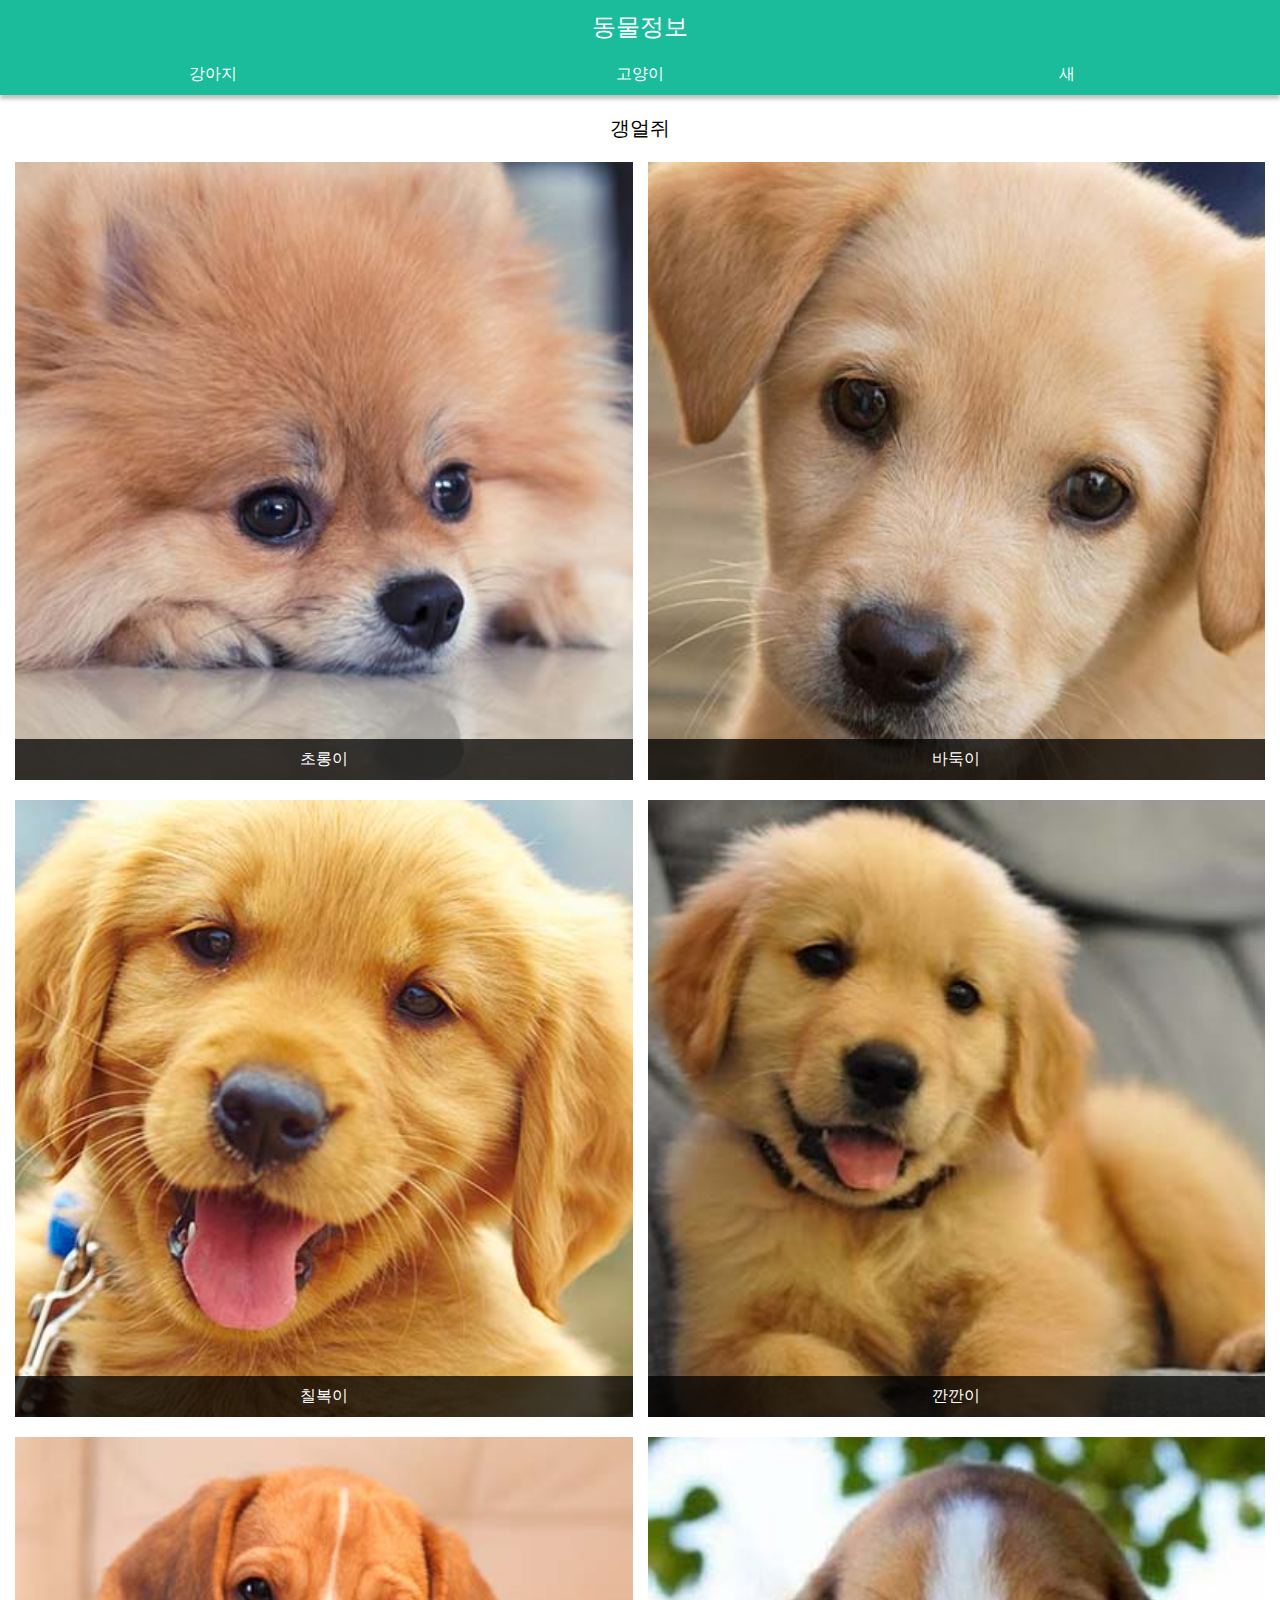
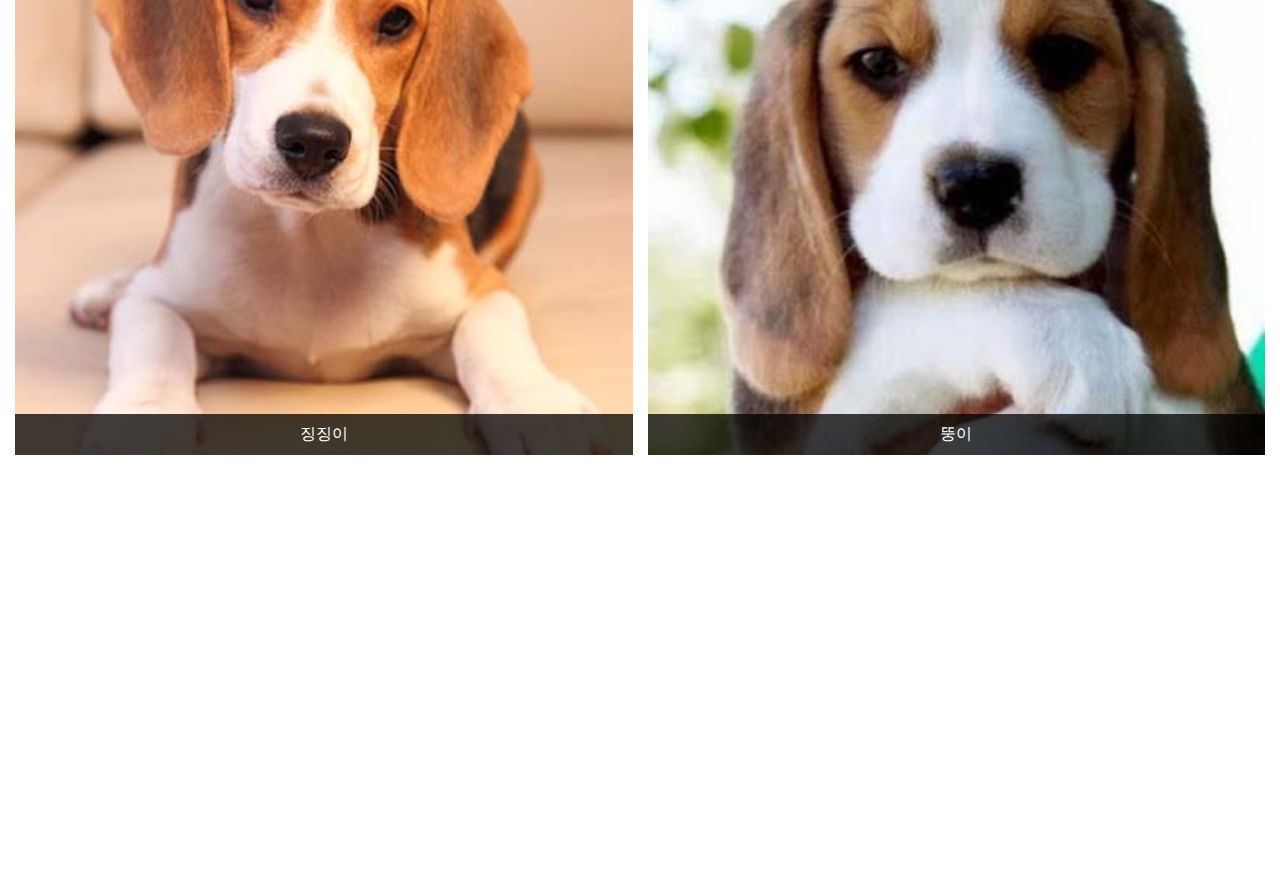
==== index.html @ 1886cad6 "등록" ====
<!DOCTYPE html>
<html lang="en">

<head>
    <meta charset="UTF-8">
    <meta name="viewport" content="width=device-width, initial-scale=1.0">
    <title>동물정보</title>
    <link href="https://fonts.googleapis.com/css2?family=Bungee+Spice&family=Roboto&display=swap" rel="stylesheet">
    <link rel="stylesheet" href="style.css">
</head>

<body style="margin-bottom: 400px;">
    <header>
        <h1>동물정보</h1>
        <nav>
            <a href="#">강아지</a>
            <a href="#">고양이</a>
            <a href="#">새</a>
        </nav>
    </header>
    <main class="contents">
        <div class="contents-box">
            <h2>갱얼쥐</h2>
            <ul class="pet-list">
                <li class="item">
                    <img src="./동물정보모바일/images/dog01.jpg" alt="dog01">
                    <p class="name">초롱이</p>
                </li>
                <li class="item">
                    <img src="./동물정보모바일/images/dog02.jpg" alt="dog01">
                    <p class="name">바둑이</p>
                </li>
                <li class="item">
                    <img src="./동물정보모바일/images/dog03.jpg" alt="dog01">
                    <p class="name">칠복이</p>
                </li>
                <li class="item">
                    <img src="./동물정보모바일/images/dog04.jpg" alt="dog01">
                    <p class="name">깐깐이</p>
                </li>
                <li class="item">
                    <img src="./동물정보모바일/images/dog05.jpg" alt="dog01">
                    <p class="name">징징이</p>
                </li>
                <li class="item">
                    <img src="./동물정보모바일/images/dog06.jpg" alt="dog01">
                    <p class="name">뚱이</p>
                </li>
            </ul>
        </div>
    </main>
</body>

</html>
---- style.css ----
/* 스타일 변수 선언 */
:root {
  /* 전역변수 */
  --main-color: #1abc9c;
}

* {
  margin: 0;
  padding: 0;
  box-sizing: border-box;
}

ul {
  list-style-type: none;
}

body {
  font-family: "Roboto", "맑은 고딕", sans-serif;
}

header {
  background: #ccc;
  box-shadow: 0px 4px 4px rgba(0, 0, 0, 0.25);
}

header h1 {
  background: var(--main-color);
  color: white;
  padding: 11px;
  text-align: center;
  font-weight: 400;
  font-size: 24px;
}

header > nav {
  display: flex;
}

header > nav > a {
  display: block;
  text-decoration: none;
  color: white;
  /* outline: 1px solid black; */
  padding: 10px;
  flex: 1;
  text-align: center;
  background: var(--main-color);
  border-bottom: 3px solid transparent;
  padding-bottom: 7px;
}

header > nav > a:hover,
header > nav > a:active {
  border-bottom: 3px solid #fff;
}

main {
  padding: 20px 15px;
}

main h2 {
  font-weight: 400;
  font-size: 20px;
  text-align: center;
  margin-bottom: 20px;
}

main ul li img {
  width: 100%;
}

main .pet-list {
  display: flex;
  flex-wrap: wrap;
}

main .pet-list .item {
  /* 칼럼의 크기(여백이 있는경우) = 칼럼크기 - (여백 / 칼럼수) */
  width: calc(50% - (15px / 2));
  margin-right: 15px;
  margin-bottom: 20px;
}

/* 우측 마진 제거(2n = 짝수) */
main .pet-list .item:nth-child(2n) {
  margin-right: 0px;
}

main .pet-list .item .name {
  background: rgba(0, 0, 0, 0.75);
  color: white;
  padding: 10px;
  text-align: center;
}

/* 사진에 이름 배치 */
main .pet-list .item {
  position: relative;
  /* outline: 1px solid red; */
}

main .pet-list .item .name {
  position: absolute;
  bottom: 0;
  width: 100%;
}

main .pet-list .item img {
  display: flex;
}

main .pet-list .item .name:nth-child(2n):active {
  background: brown;
}
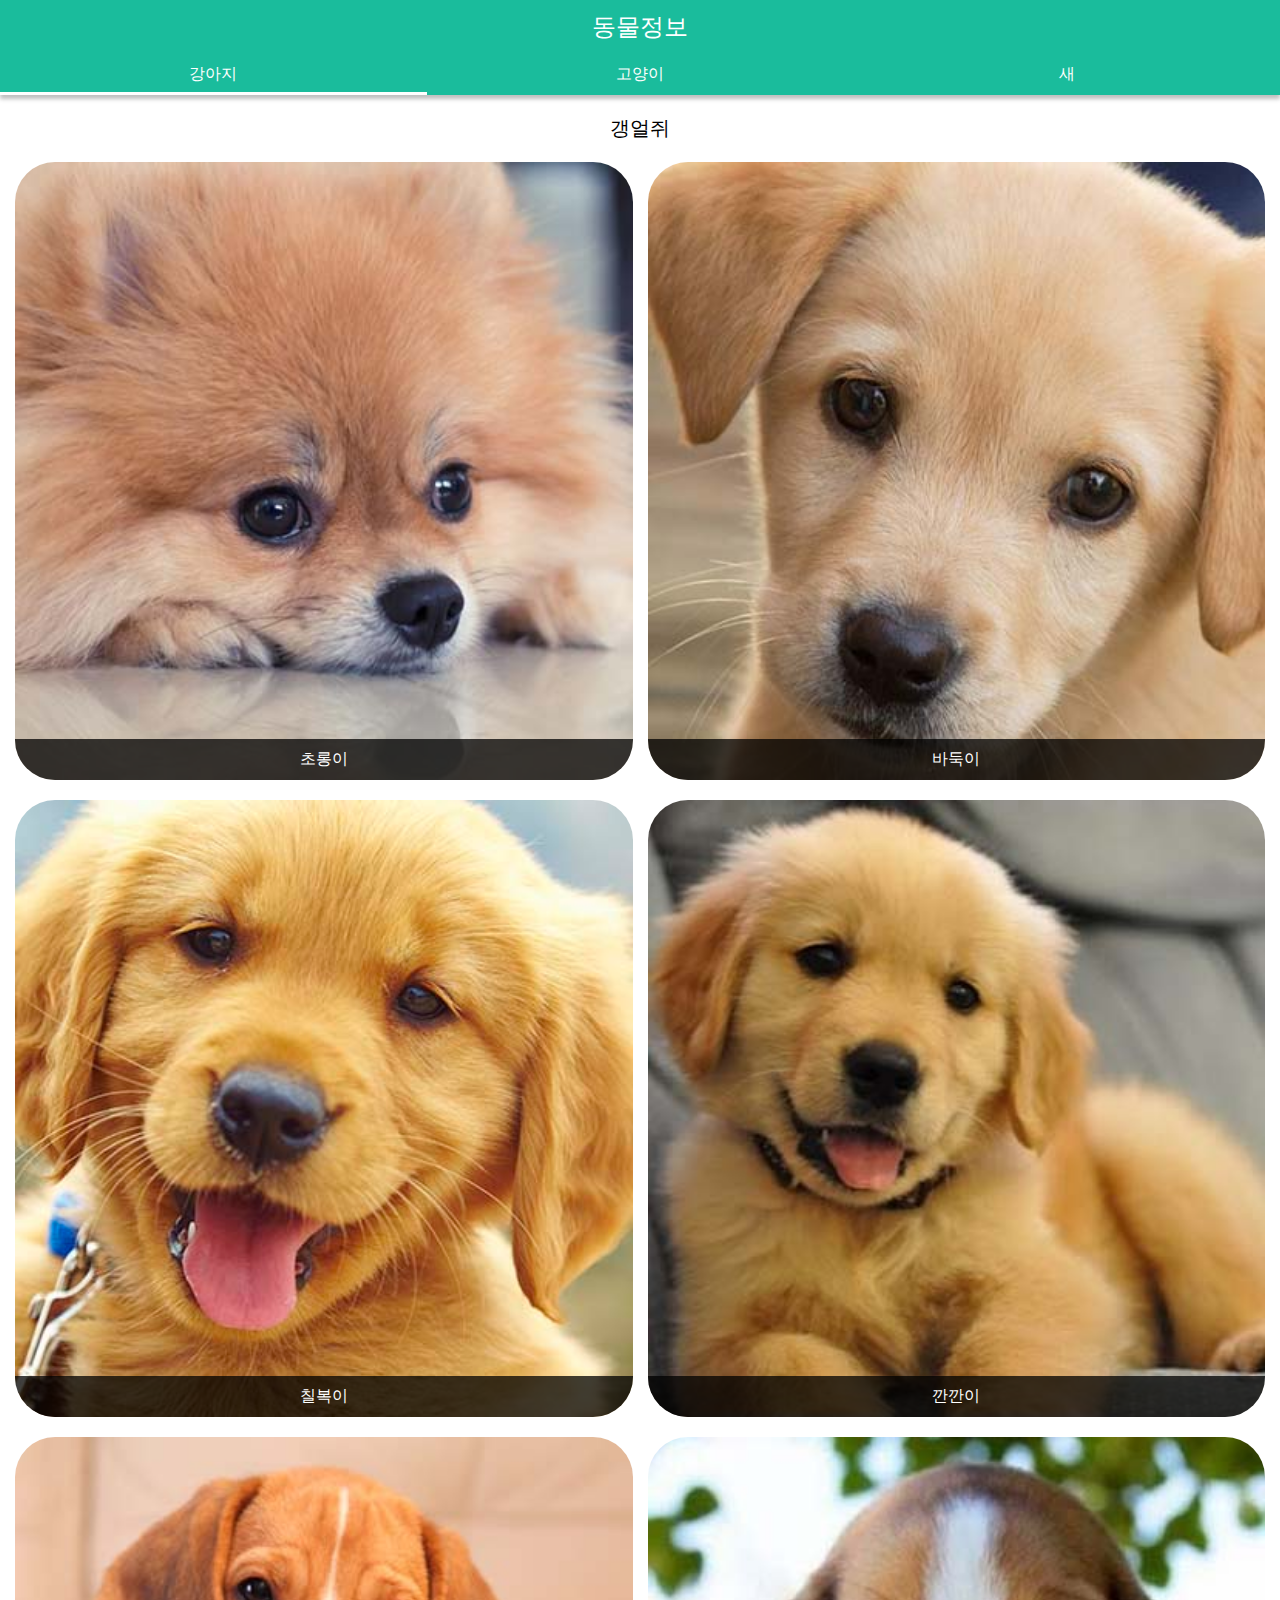
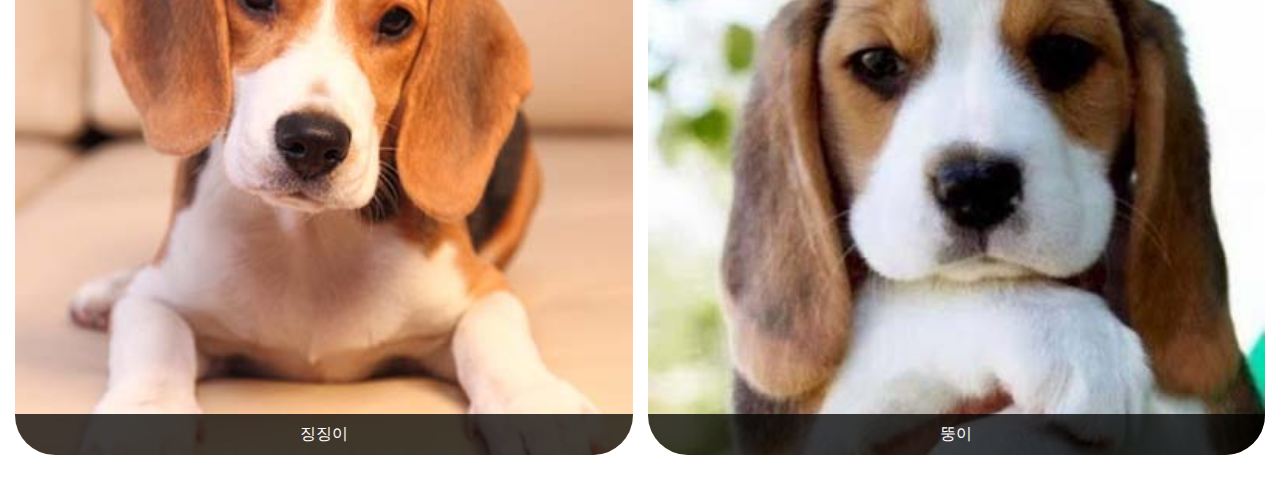
==== commit d558b640: "수정1" ====
--- a/index.html
+++ b/index.html
@@ -4,18 +4,18 @@
 <head>
     <meta charset="UTF-8">
     <meta name="viewport" content="width=device-width, initial-scale=1.0">
-    <title>동물정보</title>
+    <title>강아지 - 동물정보</title>
     <link href="https://fonts.googleapis.com/css2?family=Bungee+Spice&family=Roboto&display=swap" rel="stylesheet">
     <link rel="stylesheet" href="style.css">
 </head>
 
-<body style="margin-bottom: 400px;">
+<body>
     <header>
         <h1>동물정보</h1>
         <nav>
-            <a href="#">강아지</a>
-            <a href="#">고양이</a>
-            <a href="#">새</a>
+            <a class="active" href="index.html">강아지</a>
+            <a href="cat.html">고양이</a>
+            <a href="bird.html">새</a>
         </nav>
     </header>
     <main class="contents">
--- a/style.css
+++ b/style.css
@@ -54,6 +54,10 @@
   border-bottom: 3px solid #fff;
 }
 
+header > nav a.active {
+  border-bottom: 3px solid #fff;
+}
+
 main {
   padding: 20px 15px;
 }
@@ -67,6 +71,7 @@
 
 main ul li img {
   width: 100%;
+  border-radius: 40px 40px 40px 40px;
 }
 
 main .pet-list {
@@ -103,6 +108,7 @@
   position: absolute;
   bottom: 0;
   width: 100%;
+  border-radius: 0 0 40px 40px;
 }
 
 main .pet-list .item img {
